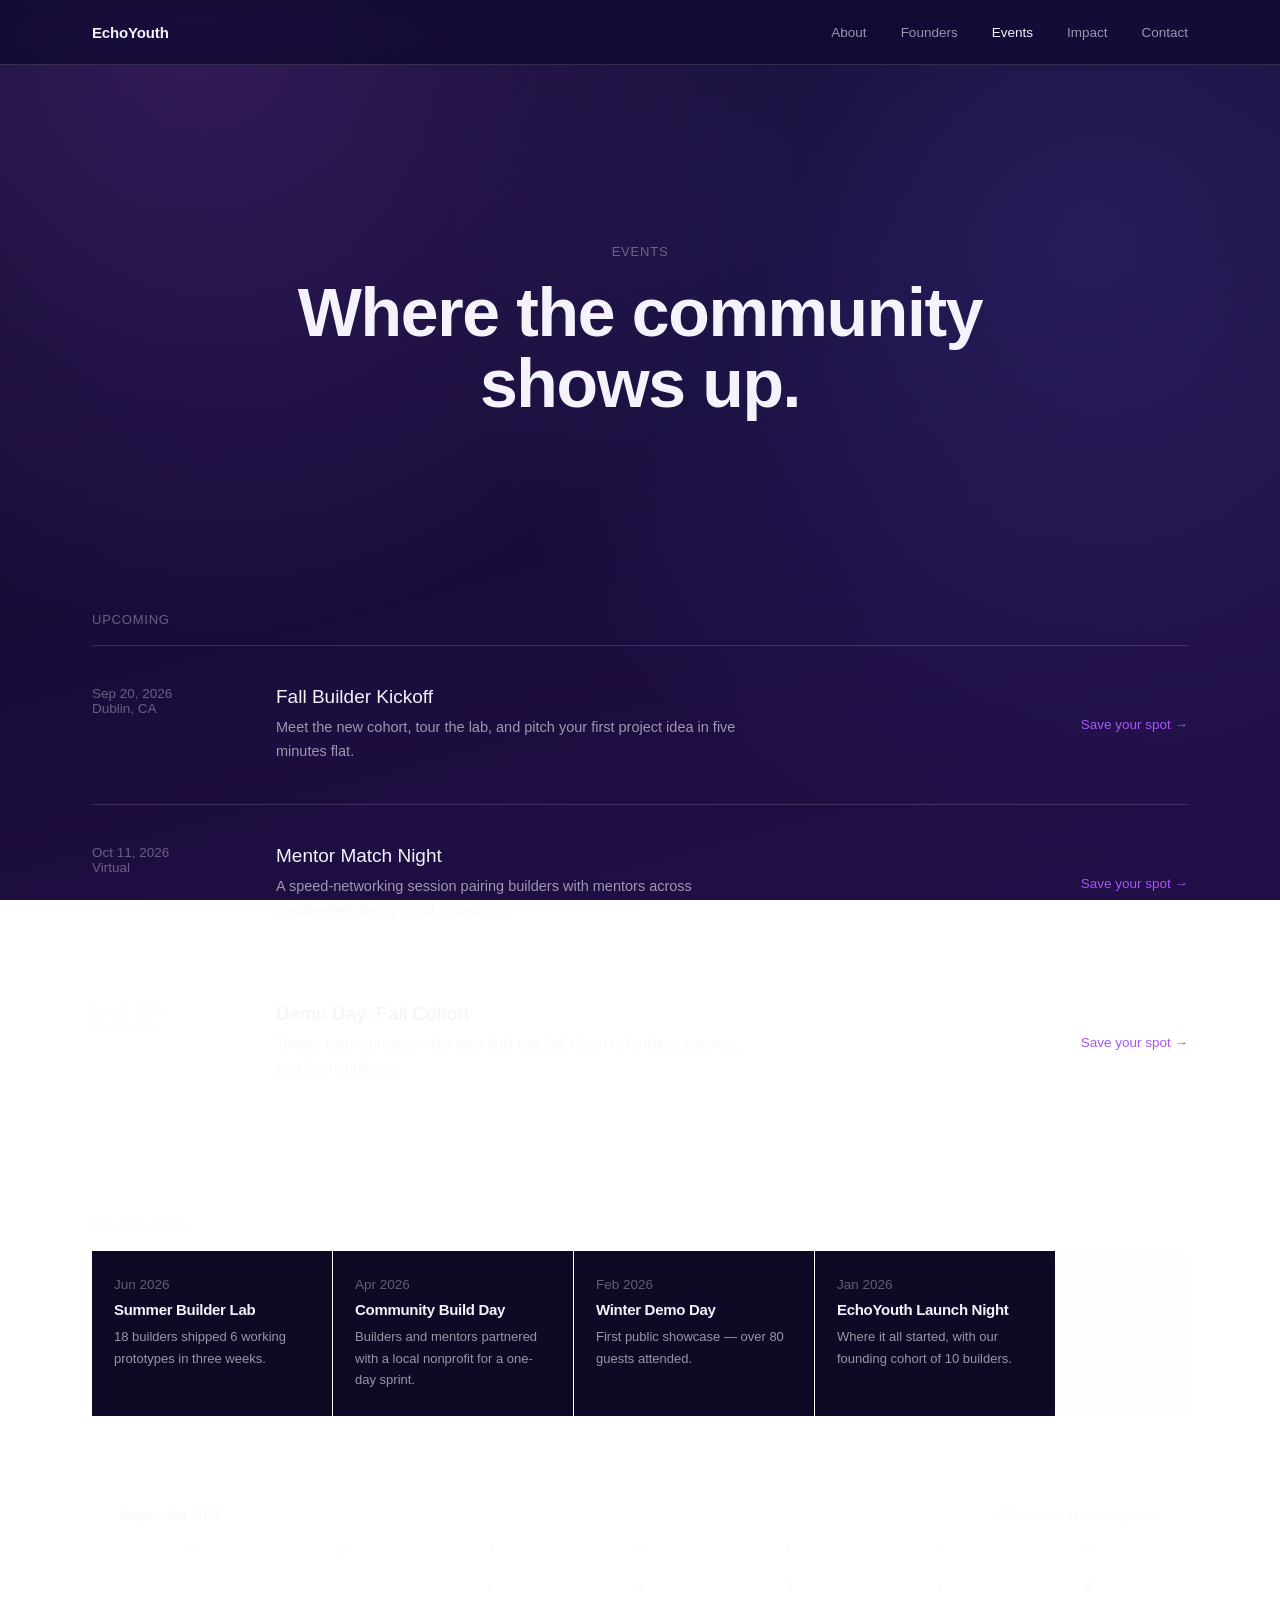
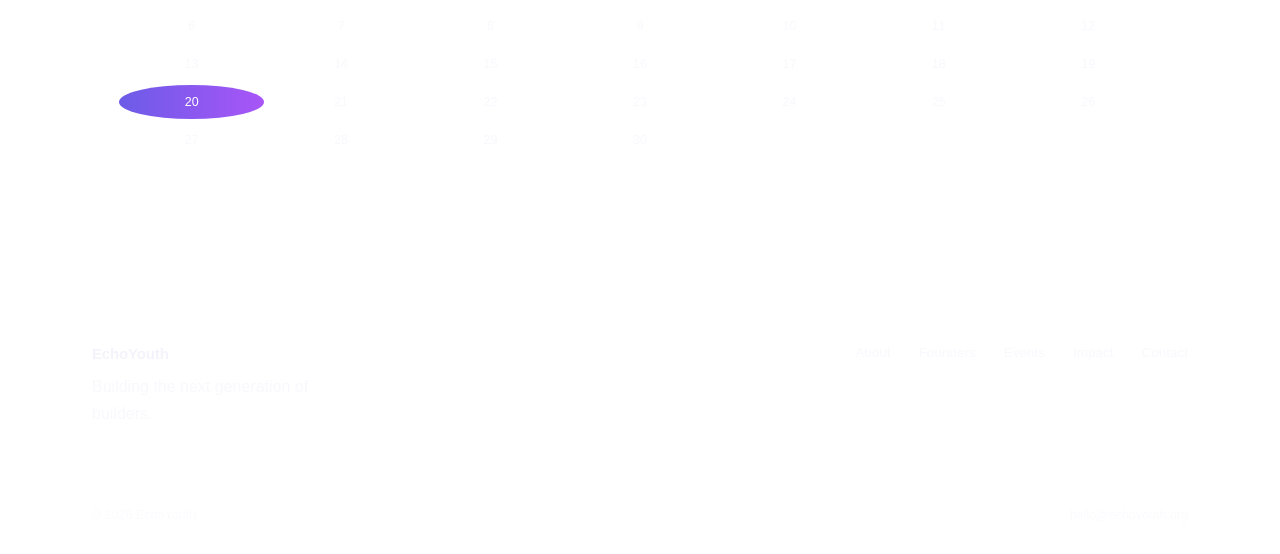
==== events.html @ 96b0213d "Add EchoYouth static website Publish the EchoYouth site: home, founders, events, impact, contact, an" ====
<!DOCTYPE html>
<html lang="en">
<head>
<meta charset="UTF-8">
<meta name="viewport" content="width=device-width, initial-scale=1.0">
<title>Events — EchoYouth</title>
<link rel="stylesheet" href="assets/style.css">
</head>
<body>

<nav class="nav">
  <div class="wrap">
    <a class="brand" href="index.html">EchoYouth</a>
    <ul class="nav-links" id="navLinks">
      <li><a href="index.html#about">About</a></li>
      <li><a href="founders.html">Founders</a></li>
      <li><a href="events.html" class="active">Events</a></li>
      <li><a href="impact.html">Impact</a></li>
      <li><a href="contact.html">Contact</a></li>
    </ul>
    <button class="nav-toggle" id="navToggle" aria-label="Toggle menu"><span></span><span></span><span></span></button>
  </div>
</nav>

<header class="section-tight" style="padding-top:180px; text-align:center;">
  <div class="wrap reveal">
    <span class="eyebrow">Events</span>
    <h1 class="hl hl-center" style="font-size:clamp(36px,6vw,68px);">Where the community shows up.</h1>
  </div>
</header>

<section class="section-tight">
  <div class="wrap">
    <span class="eyebrow">Upcoming</span>
    <div class="divided" id="upcoming-events" style="margin-top:8px;"></div>

    <span class="eyebrow" style="margin-top:96px; display:block;">Past events</span>
    <div class="past-strip" id="past-events"></div>

    <div class="mini-cal">
      <div class="mini-cal-head">
        <span>September 2026</span>
        <span style="color:var(--text-faint);">Full calendar coming soon</span>
      </div>
      <div class="cal-days">
        <div class="dow">S</div><div class="dow">M</div><div class="dow">T</div><div class="dow">W</div><div class="dow">T</div><div class="dow">F</div><div class="dow">S</div>
        <div class="cell blank"></div><div class="cell blank"></div><div class="cell">1</div><div class="cell">2</div><div class="cell">3</div><div class="cell">4</div><div class="cell">5</div>
        <div class="cell">6</div><div class="cell">7</div><div class="cell">8</div><div class="cell">9</div><div class="cell">10</div><div class="cell">11</div><div class="cell">12</div>
        <div class="cell">13</div><div class="cell">14</div><div class="cell">15</div><div class="cell">16</div><div class="cell">17</div><div class="cell">18</div><div class="cell">19</div>
        <div class="cell evt">20</div><div class="cell">21</div><div class="cell">22</div><div class="cell">23</div><div class="cell">24</div><div class="cell">25</div><div class="cell">26</div>
        <div class="cell">27</div><div class="cell">28</div><div class="cell">29</div><div class="cell">30</div>
      </div>
    </div>
  </div>
</section>

<footer>
  <div class="wrap">
    <div class="footer-grid">
      <div>
        <div class="brand" style="margin-bottom:12px;">EchoYouth</div>
        <p style="max-width:260px;">Building the next generation of builders.</p>
      </div>
      <div class="footer-links">
        <a href="index.html#about">About</a>
        <a href="founders.html">Founders</a>
        <a href="events.html">Events</a>
        <a href="impact.html">Impact</a>
        <a href="contact.html">Contact</a>
      </div>
    </div>
    <div class="footer-bottom">
      <span>© 2026 EchoYouth</span>
      <span data-contact-email></span>
    </div>
  </div>
</footer>

<script src="assets/content.js"></script>
<script src="assets/app.js"></script>
<script>
  Render.upcomingEvents(document.getElementById('upcoming-events'));
  Render.pastEvents(document.getElementById('past-events'));
  Render.contactEmail(document.querySelector('[data-contact-email]'));
</script>
</body>
</html>
---- assets/style.css ----
/* ===========================================================
   EchoYouth — design system
   Monochrome, high-contrast, generous space, restrained accent.
   =========================================================== */

:root{
  --bg:#0D0A26;
  --bg-raised:#181233;
  --text:#F4F3FB;
  --text-dim:rgba(244,243,251,0.60);
  --text-faint:rgba(244,243,251,0.36);
  --line:rgba(244,243,251,0.14);
  --accent:#A855F7;
  --accent-2:#6C5CE7;
  --accent-dim:rgba(168,85,247,0.40);
  --gradient-brand:linear-gradient(90deg, var(--accent-2), var(--accent));
  --radius:2px;
  --max:1160px;
}

*{ box-sizing:border-box; }
html{ scroll-behavior:smooth; }
body{
  margin:0;
  background:
    radial-gradient(circle at 15% 0%, rgba(168,85,247,0.24) 0%, transparent 45%),
    radial-gradient(circle at 85% 25%, rgba(108,92,231,0.20) 0%, transparent 50%),
    linear-gradient(165deg, #0D0A26 0%, #170C38 45%, #230F48 100%);
  background-attachment:fixed;
  color:var(--text);
  font-family:-apple-system, BlinkMacSystemFont, "Inter", "Helvetica Neue", Arial, sans-serif;
  -webkit-font-smoothing:antialiased;
  font-size:16px;
}
h1,h2,h3,h4{
  margin:0;
  font-weight:600;
  letter-spacing:-0.02em;
  line-height:1.05;
}
p{ margin:0; line-height:1.65; color:var(--text-dim); }
a{ color:inherit; text-decoration:none; }
img,svg{ display:block; max-width:100%; }
button{ font-family:inherit; }

.wrap{ max-width:var(--max); margin:0 auto; padding:0 32px; }
@media(max-width:640px){ .wrap{ padding:0 22px; } }

section{ padding:140px 0; }
@media(max-width:900px){ section{ padding:88px 0; } }
.section-tight{ padding:96px 0; }

.eyebrow{
  font-size:13px;
  letter-spacing:0.06em;
  text-transform:uppercase;
  color:var(--text-faint);
  font-weight:500;
  margin-bottom:18px;
  display:block;
}

.hl{
  font-size:clamp(40px, 6vw, 84px);
  max-width:900px;
}
.hl-center{ text-align:center; margin:0 auto; }

.lede{
  font-size:clamp(17px,1.6vw,20px);
  color:var(--text-dim);
  max-width:560px;
  margin-top:24px;
}
.lede-center{ margin-left:auto; margin-right:auto; text-align:center; }

/* ---- buttons ---- */
.btn{
  display:inline-flex;
  align-items:center;
  gap:8px;
  font-size:15px;
  font-weight:500;
  padding:14px 28px;
  border-radius:100px;
  border:1px solid var(--line);
  background:transparent;
  color:var(--text);
  cursor:pointer;
  transition:border-color .2s ease, background .2s ease;
}
.btn:hover{ border-color:rgba(245,245,247,0.4); }
.btn-solid{
  background:var(--text);
  color:#000;
  border-color:var(--text);
}
.btn-solid:hover{ background:#d8d8db; border-color:#d8d8db; }
.btn-accent{
  background:var(--gradient-brand);
  border-color:transparent;
  color:#fff;
}
.btn-accent:hover{ filter:brightness(1.1); }
.btn-row{ display:flex; gap:14px; flex-wrap:wrap; }

/* ---- nav ---- */
.nav{
  position:fixed; top:0; left:0; right:0; z-index:100;
  background:rgba(13,10,38,0.72);
  backdrop-filter:blur(16px) saturate(160%);
  border-bottom:1px solid var(--line);
}
.nav .wrap{ display:flex; align-items:center; justify-content:space-between; height:64px; }
.brand{ font-size:15px; font-weight:600; letter-spacing:-0.01em; }
.nav-links{ display:flex; gap:34px; list-style:none; margin:0; padding:0; }
.nav-links a{ font-size:13.5px; color:var(--text-dim); }
.nav-links a:hover, .nav-links a.active{ color:var(--text); }
.nav-toggle{ display:none; background:none; border:none; cursor:pointer; }
.nav-toggle span{ display:block; width:20px; height:1.5px; background:var(--text); margin:5px 0; }
@media(max-width:820px){
  .nav-links{
    position:absolute; top:64px; left:0; right:0;
    flex-direction:column; gap:0;
    background:rgba(13,10,38,0.97);
    border-bottom:1px solid var(--line);
    display:none;
  }
  .nav-links.open{ display:flex; }
  .nav-links a{ padding:18px 22px; border-top:1px solid var(--line); }
  .nav-toggle{ display:block; }
}

body{ padding-top:64px; }

/* ---- hero ---- */
.hero{
  min-height:calc(100svh - 64px);
  display:flex; align-items:center; justify-content:center;
  text-align:center;
  position:relative;
  overflow:hidden;
}
.hero::before{
  content:"";
  position:absolute;
  width:1000px; height:1000px;
  border-radius:50%;
  background:
    radial-gradient(circle at 35% 35%, rgba(168,85,247,0.36) 0%, transparent 55%),
    radial-gradient(circle at 65% 65%, rgba(108,92,231,0.28) 0%, transparent 55%);
  top:50%; left:50%;
  transform:translate(-50%,-50%);
  filter:blur(30px);
  opacity:0.85;
  pointer-events:none;
}
.hero-inner{ position:relative; z-index:1; }
.hero .hl{ font-size:clamp(44px,8vw,108px); }
.hero .lede{ max-width:640px; }

/* ---- divided list (replaces bordered cards) ---- */
.divided > *{
  border-top:1px solid var(--line);
  padding:40px 0;
}
.divided > *:last-child{ border-bottom:1px solid var(--line); }

.grid-3{ display:grid; grid-template-columns:repeat(3,1fr); gap:48px; }
.grid-2{ display:grid; grid-template-columns:repeat(2,1fr); gap:48px; }
@media(max-width:820px){ .grid-3, .grid-2{ grid-template-columns:1fr; gap:36px; } }

.row-num{ font-size:13px; color:var(--text-faint); font-variant-numeric:tabular-nums; margin-bottom:14px; display:block; }
.item-title{ font-size:20px; margin-bottom:10px; }

/* ---- stats ---- */
.stat-grid{ display:grid; grid-template-columns:repeat(4,1fr); }
@media(max-width:820px){ .stat-grid{ grid-template-columns:repeat(2,1fr); } }
.stat{ padding:32px 0; border-top:1px solid var(--line); }
.stat-num{
  font-size:clamp(36px,4.4vw,56px); font-weight:600; letter-spacing:-0.02em;
  background:var(--gradient-brand);
  -webkit-background-clip:text;
  background-clip:text;
  color:transparent;
}
.stat-label{ color:var(--text-faint); font-size:13.5px; margin-top:8px; }

/* ---- founders ---- */
.founder-grid{ display:grid; grid-template-columns:repeat(3,1fr); gap:56px 40px; }
@media(max-width:900px){ .founder-grid{ grid-template-columns:repeat(2,1fr); } }
@media(max-width:600px){ .founder-grid{ grid-template-columns:1fr; } }
.founder{ text-align:center; }
.avatar{
  width:104px; height:104px; border-radius:50%;
  background:var(--bg-raised);
  border:1px solid var(--line);
  display:flex; align-items:center; justify-content:center;
  font-size:15px; letter-spacing:0.04em; color:var(--text-faint);
  margin:0 auto 22px;
}
.founder h3{ font-size:17px; }
.founder .role{ font-size:13px; color:var(--accent); margin-top:6px; }
.founder p{ font-size:14px; margin-top:14px; }

/* ---- events ---- */
.event-row{ display:grid; grid-template-columns:160px 1fr auto; gap:24px; align-items:start; }
@media(max-width:700px){ .event-row{ grid-template-columns:1fr; gap:10px; } }
.event-meta{ font-size:13.5px; color:var(--text-faint); }
.event-title{ font-size:19px; margin-bottom:8px; }
.event-desc{ font-size:14.5px; max-width:480px; }
.event-link{ font-size:13.5px; color:var(--accent); align-self:center; white-space:nowrap; }

.past-strip{ display:flex; gap:1px; background:var(--line); overflow-x:auto; margin-top:8px; }
.past-card{ flex:0 0 240px; background:var(--bg); padding:26px 22px; }
.past-card .event-meta{ margin-bottom:10px; }
.past-card h4{ font-size:15px; margin-bottom:8px; }
.past-card p{ font-size:13px; }

.mini-cal{ border:1px solid var(--line); padding:26px; margin-top:64px; }
.mini-cal-head{ display:flex; justify-content:space-between; margin-bottom:20px; font-size:14px; color:var(--text-dim); }
.cal-days{ display:grid; grid-template-columns:repeat(7,1fr); gap:4px; text-align:center; font-size:12.5px; }
.cal-days .dow{ color:var(--text-faint); padding-bottom:10px; }
.cal-days .cell{ padding:10px 0; color:var(--text-dim); }
.cal-days .cell.blank{ visibility:hidden; }
.cal-days .cell.evt{ background:var(--gradient-brand); color:#fff; border-radius:50%; }

/* ---- quote ---- */
.quote{
  font-size:clamp(22px,3vw,34px);
  font-weight:500;
  letter-spacing:-0.01em;
  max-width:820px;
  color:var(--text);
}
.quote-attrib{ margin-top:24px; color:var(--text-faint); font-size:14px; }

/* ---- contact / footer ---- */
.newsletter{ display:flex; max-width:420px; margin-top:28px; gap:0; }
.newsletter input{
  flex:1;
  background:transparent;
  border:1px solid var(--line);
  border-right:none;
  border-radius:100px 0 0 100px;
  padding:14px 20px;
  color:var(--text);
  font-size:14.5px;
}
.newsletter input::placeholder{ color:var(--text-faint); }
.newsletter button{
  border:1px solid transparent;
  background:var(--gradient-brand);
  color:#fff;
  border-radius:0 100px 100px 0;
  padding:0 24px;
  font-weight:500;
  cursor:pointer;
}

footer{ border-top:1px solid var(--line); padding:64px 0 32px; }
.footer-grid{ display:flex; justify-content:space-between; flex-wrap:wrap; gap:40px; margin-bottom:56px; }
.footer-links{ display:flex; gap:28px; flex-wrap:wrap; }
.footer-links a{ font-size:13.5px; color:var(--text-dim); }
.footer-links a:hover{ color:var(--text); }
.footer-bottom{ display:flex; justify-content:space-between; flex-wrap:wrap; gap:10px; font-size:12.5px; color:var(--text-faint); border-top:1px solid var(--line); padding-top:24px; }

/* ---- reveal-on-load (single orchestrated moment, not per-card) ---- */
.reveal{ animation:rise .8s cubic-bezier(.16,1,.3,1) both; }
@keyframes rise{ from{ opacity:0; transform:translateY(18px); } to{ opacity:1; transform:none; } }
@media(prefers-reduced-motion:reduce){ .reveal{ animation:none; } }

:focus-visible{ outline:2px solid var(--accent); outline-offset:3px; }
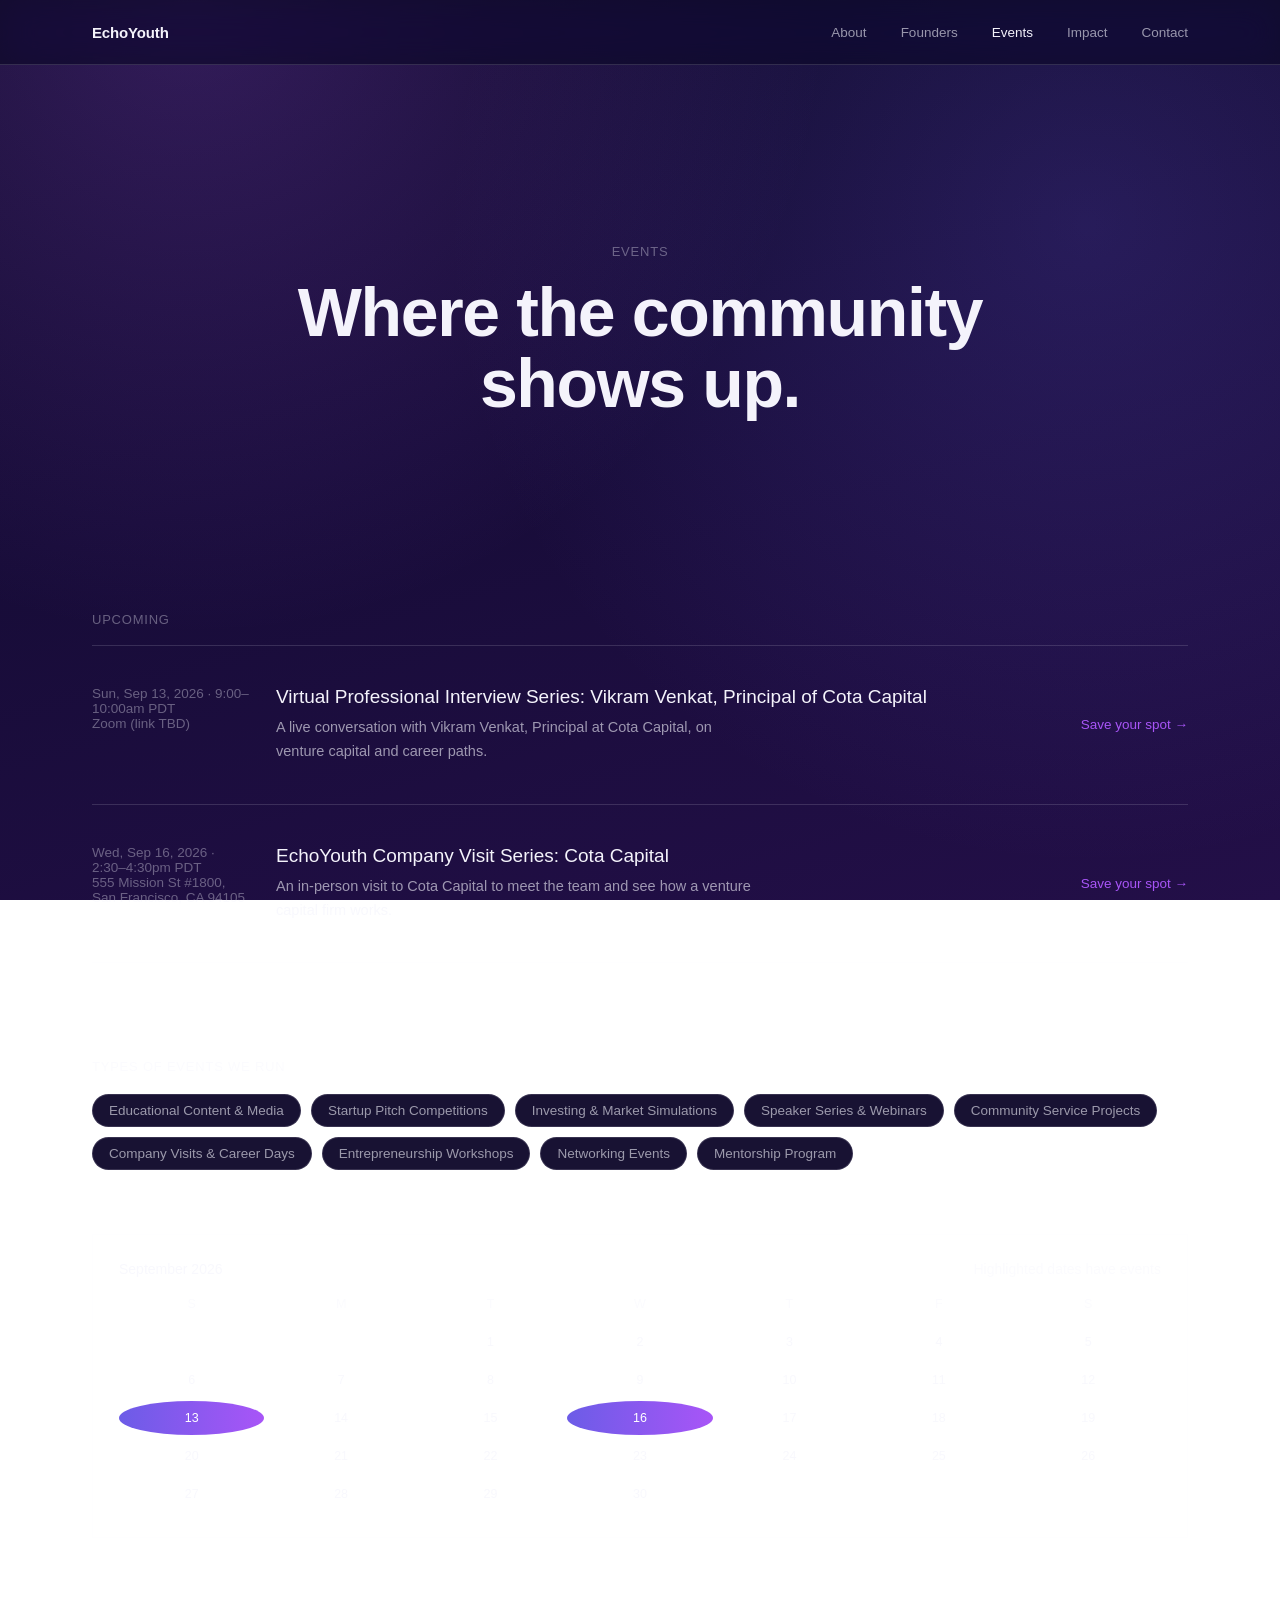
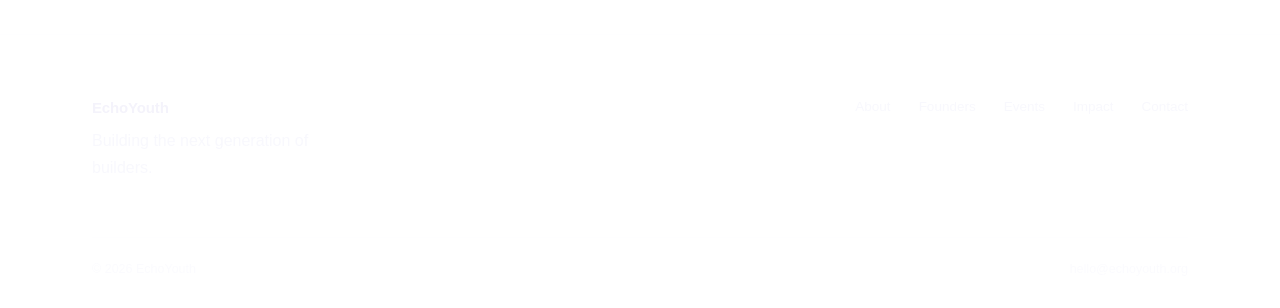
==== commit df875823: "Update events page with real events and event types - List the types of events EchoYouth runs as sho" ====
--- a/events.html
+++ b/events.html
@@ -34,20 +34,20 @@
     <span class="eyebrow">Upcoming</span>
     <div class="divided" id="upcoming-events" style="margin-top:8px;"></div>
 
-    <span class="eyebrow" style="margin-top:96px; display:block;">Past events</span>
-    <div class="past-strip" id="past-events"></div>
+    <span class="eyebrow" style="margin-top:96px; display:block;">Types of events we run</span>
+    <div class="type-chips" id="event-types" style="margin-top:20px;"></div>
 
     <div class="mini-cal">
       <div class="mini-cal-head">
         <span>September 2026</span>
-        <span style="color:var(--text-faint);">Full calendar coming soon</span>
+        <span style="color:var(--text-faint);">Highlighted dates have events</span>
       </div>
       <div class="cal-days">
         <div class="dow">S</div><div class="dow">M</div><div class="dow">T</div><div class="dow">W</div><div class="dow">T</div><div class="dow">F</div><div class="dow">S</div>
         <div class="cell blank"></div><div class="cell blank"></div><div class="cell">1</div><div class="cell">2</div><div class="cell">3</div><div class="cell">4</div><div class="cell">5</div>
         <div class="cell">6</div><div class="cell">7</div><div class="cell">8</div><div class="cell">9</div><div class="cell">10</div><div class="cell">11</div><div class="cell">12</div>
-        <div class="cell">13</div><div class="cell">14</div><div class="cell">15</div><div class="cell">16</div><div class="cell">17</div><div class="cell">18</div><div class="cell">19</div>
-        <div class="cell evt">20</div><div class="cell">21</div><div class="cell">22</div><div class="cell">23</div><div class="cell">24</div><div class="cell">25</div><div class="cell">26</div>
+        <div class="cell evt" title="Virtual Professional Interview Series: Vikram Venkat, Cota Capital">13</div><div class="cell">14</div><div class="cell">15</div><div class="cell evt" title="EchoYouth Company Visit Series: Cota Capital">16</div><div class="cell">17</div><div class="cell">18</div><div class="cell">19</div>
+        <div class="cell">20</div><div class="cell">21</div><div class="cell">22</div><div class="cell">23</div><div class="cell">24</div><div class="cell">25</div><div class="cell">26</div>
         <div class="cell">27</div><div class="cell">28</div><div class="cell">29</div><div class="cell">30</div>
       </div>
     </div>
@@ -80,7 +80,7 @@
 <script src="assets/app.js"></script>
 <script>
   Render.upcomingEvents(document.getElementById('upcoming-events'));
-  Render.pastEvents(document.getElementById('past-events'));
+  Render.eventTypes(document.getElementById('event-types'));
   Render.contactEmail(document.querySelector('[data-contact-email]'));
 </script>
 </body>
--- a/assets/style.css
+++ b/assets/style.css
@@ -217,7 +217,16 @@
 .past-card h4{ font-size:15px; margin-bottom:8px; }
 .past-card p{ font-size:13px; }
 
+/* ---- event type chips ---- */
+.type-chips{ display:flex; flex-wrap:wrap; gap:10px; }
+.type-chip{
+  border:1px solid var(--line); border-radius:100px;
+  padding:8px 16px; font-size:13.5px; color:var(--text-dim);
+  background:var(--bg-raised);
+}
+
 .mini-cal{ border:1px solid var(--line); padding:26px; margin-top:64px; }
+.cal-days .cell.evt{ cursor:default; }
 .mini-cal-head{ display:flex; justify-content:space-between; margin-bottom:20px; font-size:14px; color:var(--text-dim); }
 .cal-days{ display:grid; grid-template-columns:repeat(7,1fr); gap:4px; text-align:center; font-size:12.5px; }
 .cal-days .dow{ color:var(--text-faint); padding-bottom:10px; }
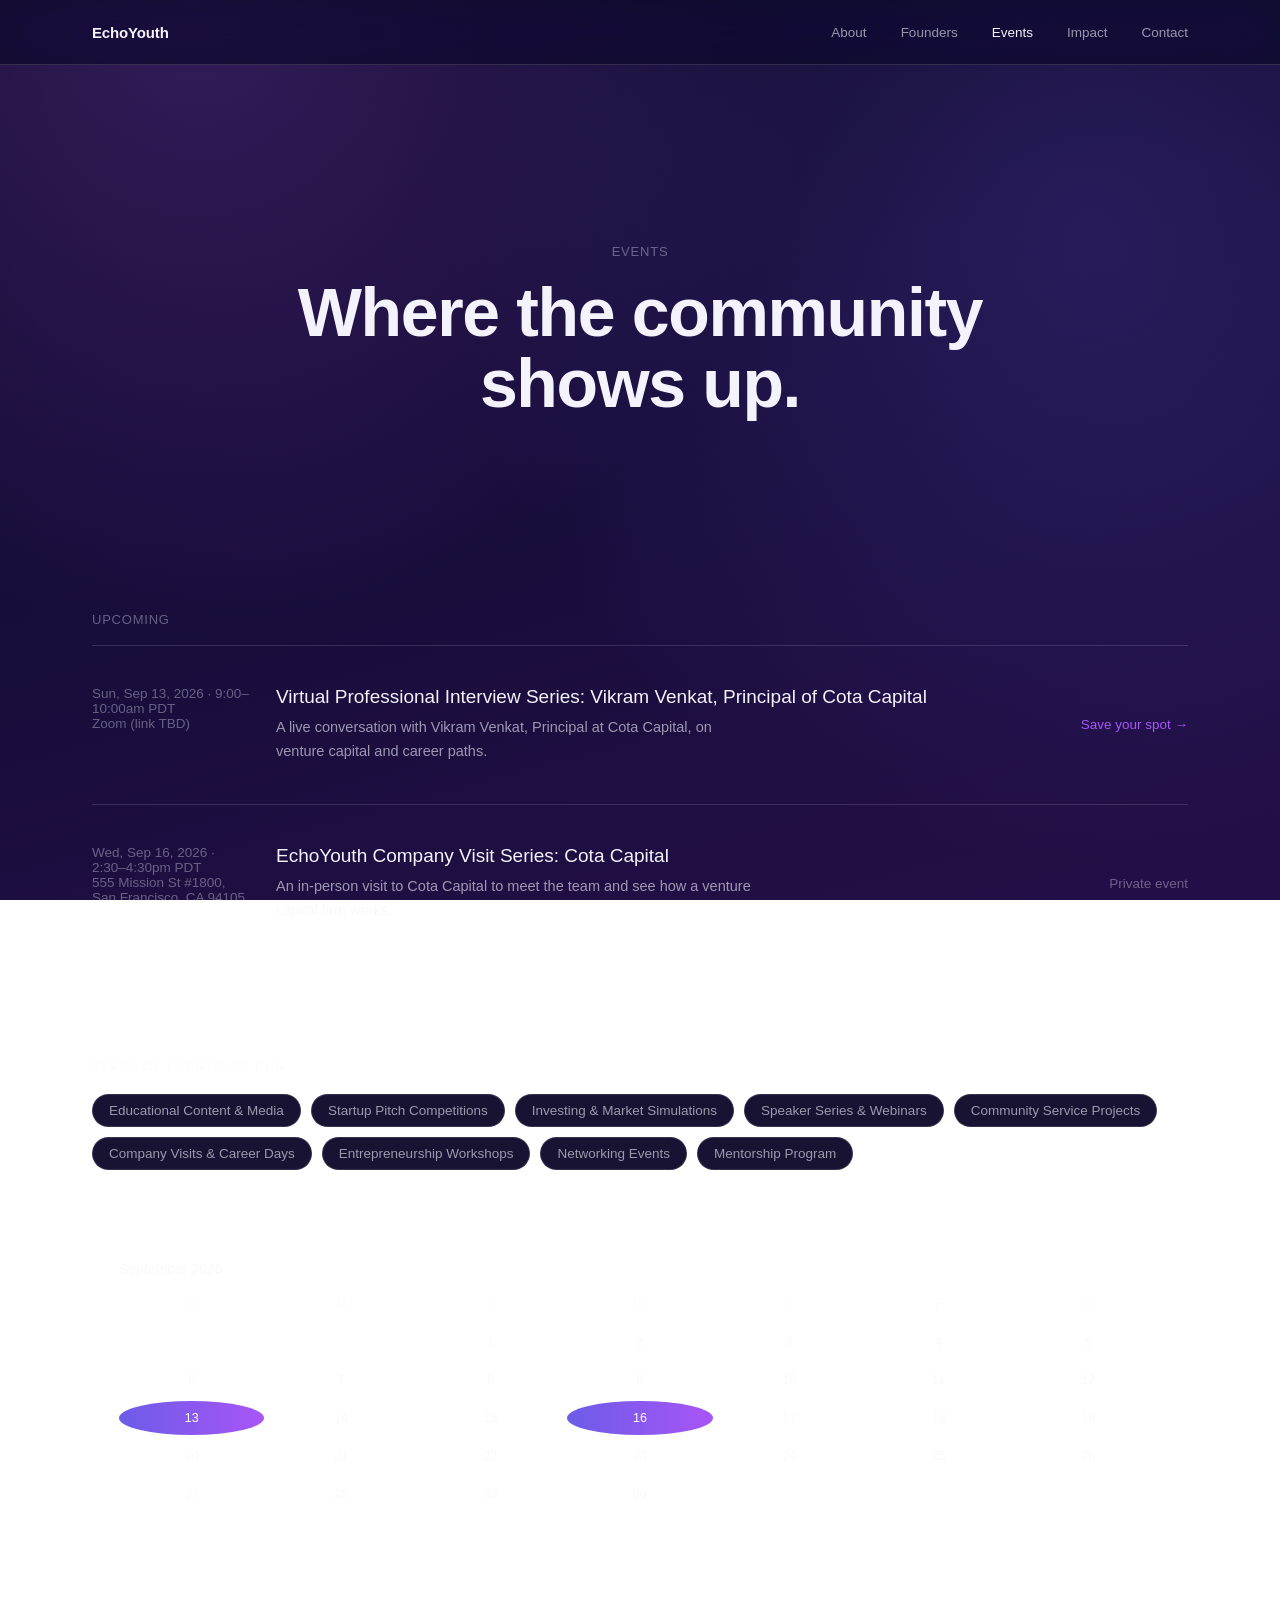
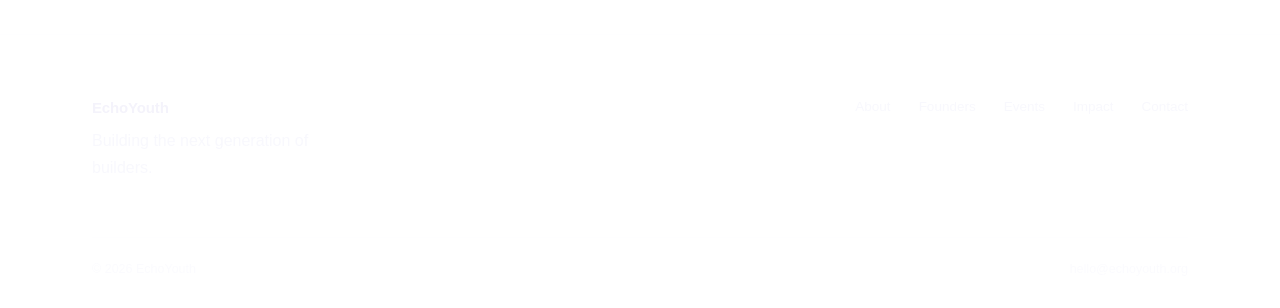
==== commit b8ded208: "Add hover blurbs to calendar event dates Remove the 'Highlighted dates have events' note and show a " ====
--- a/events.html
+++ b/events.html
@@ -40,13 +40,12 @@
     <div class="mini-cal">
       <div class="mini-cal-head">
         <span>September 2026</span>
-        <span style="color:var(--text-faint);">Highlighted dates have events</span>
       </div>
       <div class="cal-days">
         <div class="dow">S</div><div class="dow">M</div><div class="dow">T</div><div class="dow">W</div><div class="dow">T</div><div class="dow">F</div><div class="dow">S</div>
         <div class="cell blank"></div><div class="cell blank"></div><div class="cell">1</div><div class="cell">2</div><div class="cell">3</div><div class="cell">4</div><div class="cell">5</div>
         <div class="cell">6</div><div class="cell">7</div><div class="cell">8</div><div class="cell">9</div><div class="cell">10</div><div class="cell">11</div><div class="cell">12</div>
-        <div class="cell evt" title="Virtual Professional Interview Series: Vikram Venkat, Cota Capital">13</div><div class="cell">14</div><div class="cell">15</div><div class="cell evt" title="EchoYouth Company Visit Series: Cota Capital">16</div><div class="cell">17</div><div class="cell">18</div><div class="cell">19</div>
+        <div class="cell evt" tabindex="0">13<span class="cal-blurb" role="tooltip">A live virtual interview with Vikram Venkat, Principal at Cota Capital, on venture capital and career paths.</span></div><div class="cell">14</div><div class="cell">15</div><div class="cell evt" tabindex="0">16<span class="cal-blurb" role="tooltip">A private in-person visit to Cota Capital to meet the team and see how a venture capital firm works.</span></div><div class="cell">17</div><div class="cell">18</div><div class="cell">19</div>
         <div class="cell">20</div><div class="cell">21</div><div class="cell">22</div><div class="cell">23</div><div class="cell">24</div><div class="cell">25</div><div class="cell">26</div>
         <div class="cell">27</div><div class="cell">28</div><div class="cell">29</div><div class="cell">30</div>
       </div>
--- a/assets/style.css
+++ b/assets/style.css
@@ -196,8 +196,13 @@
   background:var(--bg-raised);
   border:1px solid var(--line);
   display:flex; align-items:center; justify-content:center;
-  font-size:15px; letter-spacing:0.04em; color:var(--text-faint);
+  color:var(--text-faint);
   margin:0 auto 22px;
+  overflow:hidden;
+}
+.avatar-icon{
+  width:56px; height:56px;
+  color:var(--text-faint);
 }
 .founder h3{ font-size:17px; }
 .founder .role{ font-size:13px; color:var(--accent); margin-top:6px; }
@@ -210,6 +215,7 @@
 .event-title{ font-size:19px; margin-bottom:8px; }
 .event-desc{ font-size:14.5px; max-width:480px; }
 .event-link{ font-size:13.5px; color:var(--accent); align-self:center; white-space:nowrap; }
+.event-private{ font-size:13.5px; color:var(--text-faint); align-self:center; white-space:nowrap; }
 
 .past-strip{ display:flex; gap:1px; background:var(--line); overflow-x:auto; margin-top:8px; }
 .past-card{ flex:0 0 240px; background:var(--bg); padding:26px 22px; }
@@ -217,16 +223,63 @@
 .past-card h4{ font-size:15px; margin-bottom:8px; }
 .past-card p{ font-size:13px; }
 
-/* ---- event type chips ---- */
+/* ---- event type chips + hover blurb ---- */
 .type-chips{ display:flex; flex-wrap:wrap; gap:10px; }
 .type-chip{
+  position:relative;
   border:1px solid var(--line); border-radius:100px;
   padding:8px 16px; font-size:13.5px; color:var(--text-dim);
-  background:var(--bg-raised);
-}
+  background:var(--bg-raised); cursor:default; outline:none;
+  transition:border-color .2s ease, color .2s ease;
+}
+.type-chip:hover, .type-chip:focus-visible{
+  border-color:var(--accent); color:var(--text);
+}
+.type-blurb{
+  position:absolute; left:50%; bottom:calc(100% + 12px);
+  transform:translateX(-50%) translateY(6px);
+  width:max-content; max-width:260px;
+  background:var(--text); color:#000;
+  font-size:12.5px; line-height:1.45; text-align:left;
+  padding:12px 14px; border-radius:8px;
+  box-shadow:0 10px 30px rgba(0,0,0,0.35);
+  opacity:0; visibility:hidden; pointer-events:none; z-index:40;
+  transition:opacity .2s ease, transform .2s ease;
+}
+.type-blurb::after{
+  content:""; position:absolute; top:100%; left:50%;
+  transform:translateX(-50%);
+  border:6px solid transparent; border-top-color:var(--text);
+}
+.type-chip:hover .type-blurb,
+.type-chip:focus-visible .type-blurb{
+  opacity:1; visibility:visible; transform:translateX(-50%) translateY(0);
+}
+@media(max-width:600px){ .type-blurb{ max-width:220px; } }
 
 .mini-cal{ border:1px solid var(--line); padding:26px; margin-top:64px; }
-.cal-days .cell.evt{ cursor:default; }
+.cal-days .cell.evt{ position:relative; cursor:default; outline:none; }
+.cal-blurb{
+  position:absolute; left:50%; bottom:calc(100% + 10px);
+  transform:translateX(-50%) translateY(6px);
+  width:max-content; max-width:220px;
+  background:var(--text); color:#000;
+  font-size:12px; line-height:1.45; text-align:left;
+  font-weight:400; letter-spacing:normal;
+  padding:10px 12px; border-radius:8px;
+  box-shadow:0 10px 30px rgba(0,0,0,0.35);
+  opacity:0; visibility:hidden; pointer-events:none; z-index:40;
+  transition:opacity .2s ease, transform .2s ease;
+}
+.cal-blurb::after{
+  content:""; position:absolute; top:100%; left:50%;
+  transform:translateX(-50%);
+  border:6px solid transparent; border-top-color:var(--text);
+}
+.cell.evt:hover .cal-blurb,
+.cell.evt:focus-visible .cal-blurb{
+  opacity:1; visibility:visible; transform:translateX(-50%) translateY(0);
+}
 .mini-cal-head{ display:flex; justify-content:space-between; margin-bottom:20px; font-size:14px; color:var(--text-dim); }
 .cal-days{ display:grid; grid-template-columns:repeat(7,1fr); gap:4px; text-align:center; font-size:12.5px; }
 .cal-days .dow{ color:var(--text-faint); padding-bottom:10px; }
